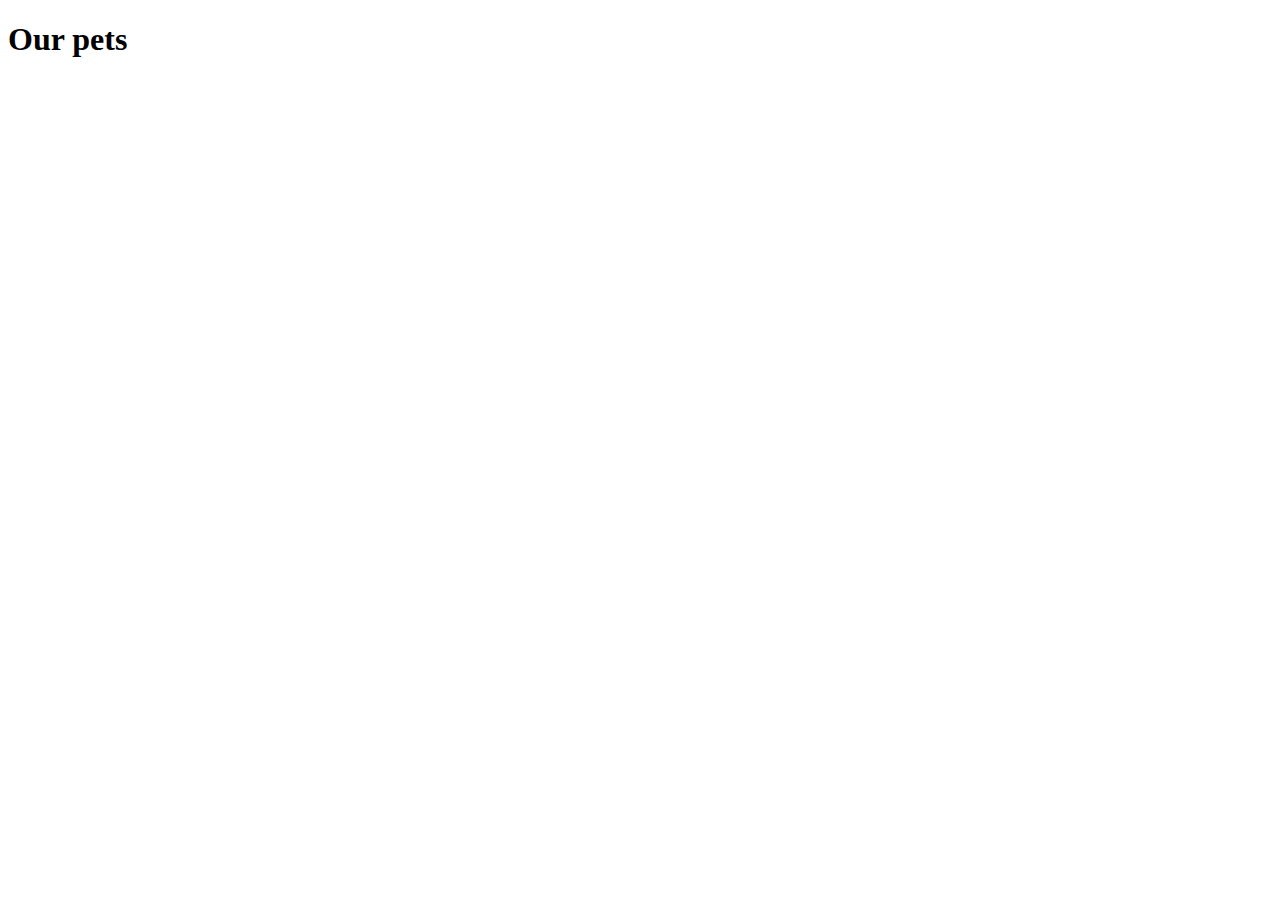
==== pets.html @ af6320f8 "feat: add header and start-screen" ====
<!DOCTYPE html>
<html lang="en">
  <head>
    <meta charset="UTF-8" />
    <meta http-equiv="X-UA-Compatible" content="IE=edge" />
    <meta name="viewport" content="width=device-width, initial-scale=1.0" />
    <title>Our pets</title>
  </head>
  <body>
    <h1>Our pets</h1>
  </body>
</html>
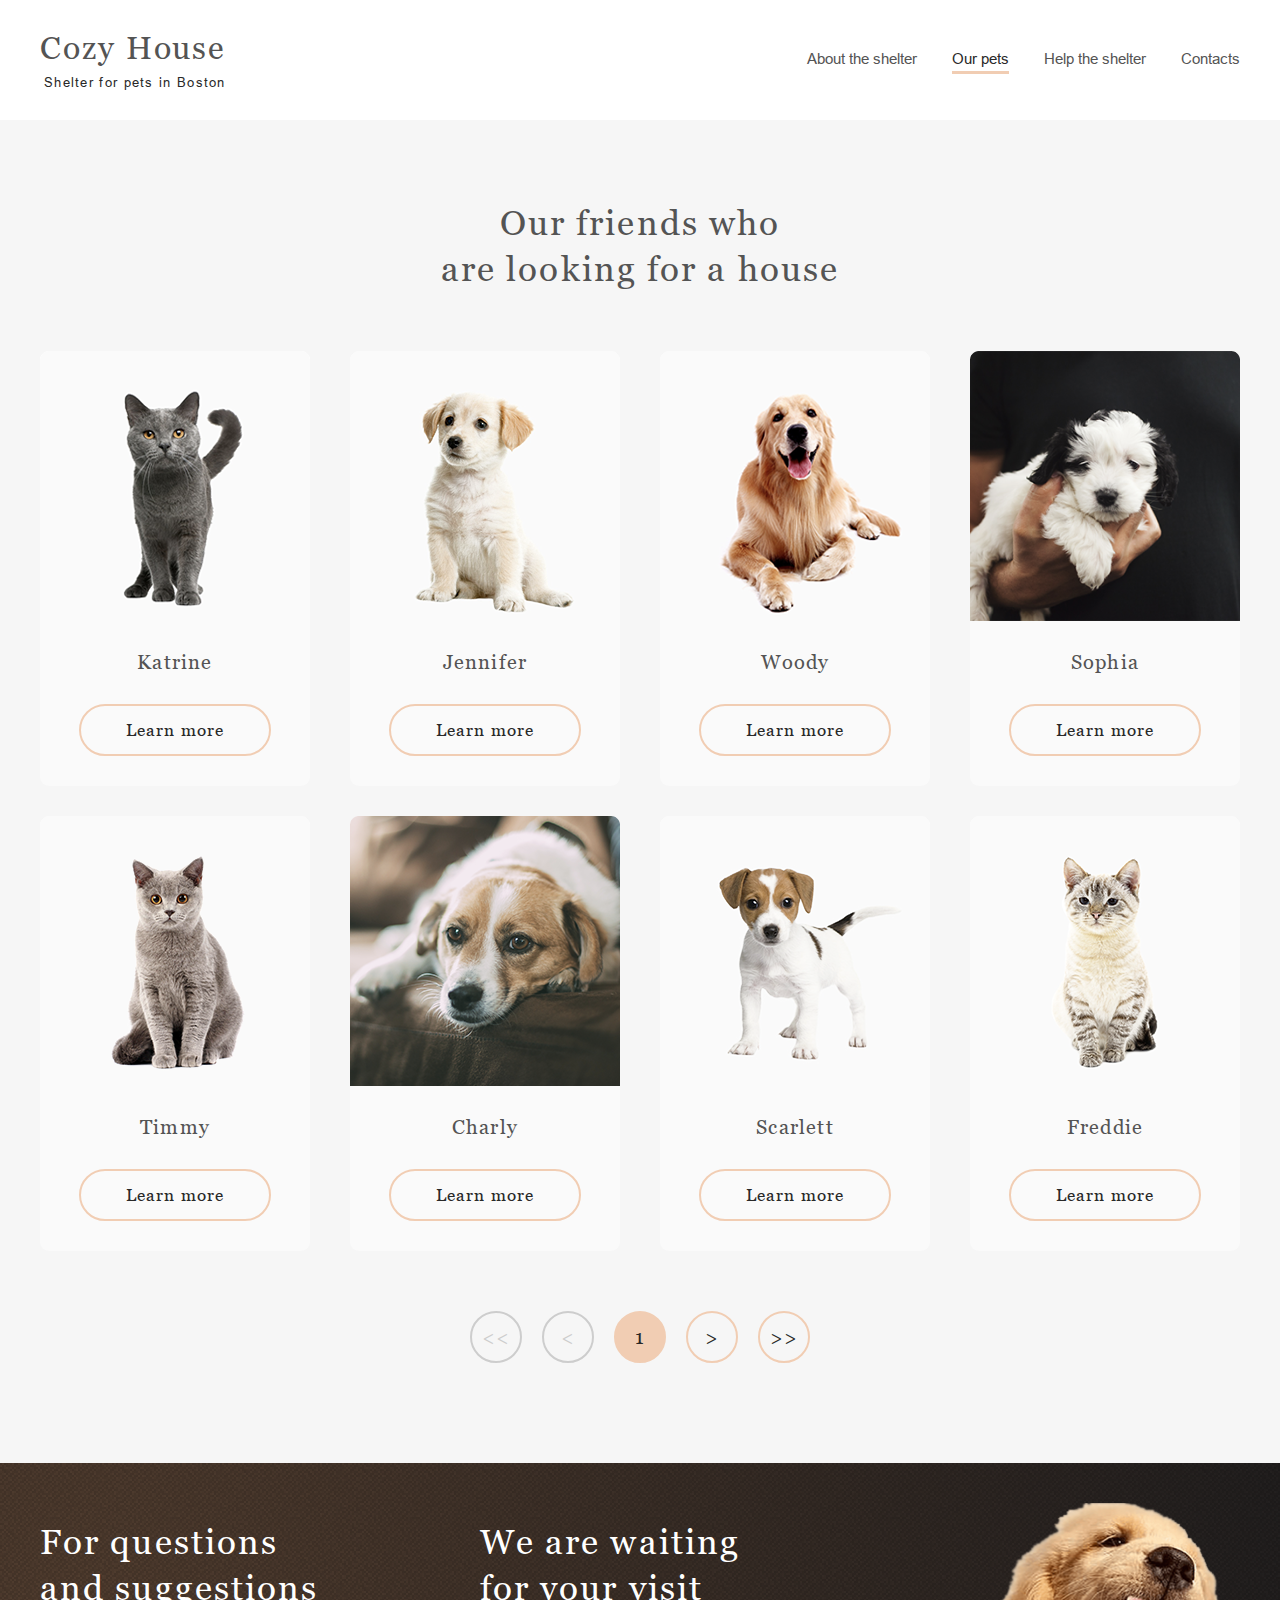
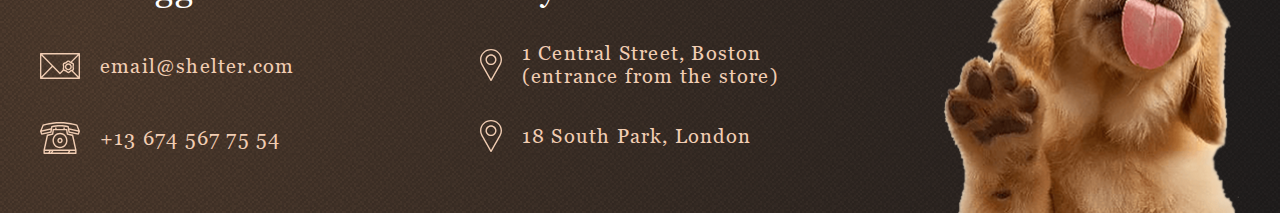
==== commit 3aa3d58c: "fead: add 'our pets' page" ====
--- a/pets.html
+++ b/pets.html
@@ -5,8 +5,179 @@
     <meta http-equiv="X-UA-Compatible" content="IE=edge" />
     <meta name="viewport" content="width=device-width, initial-scale=1.0" />
     <title>Our pets</title>
+
+    <link rel="stylesheet" href="./css/normalize.css" />
+    <link rel="stylesheet" href="./css/styles.css" />
   </head>
   <body>
-    <h1>Our pets</h1>
+    <header class="header header-pets">
+      <div class="container">
+        <a class="header__logo" href="./pets.html">
+          <h1 class="header__logo-title">Cozy House</h1>
+          <p class="header__logo-subtitle">Shelter for pets in Boston</p>
+        </a>
+
+        <nav class="header__navbar">
+          <ul class="header__navbar-list">
+            <li class="header__navbar-item">
+              <a class="nav-link" href="./">About the shelter</a>
+            </li>
+            <li class="header__navbar-item active">
+              <a class="nav-link" href="./pets.html" target="blank">Our pets</a>
+            </li>
+            <li class="header__navbar-item">
+              <a class="sitenav-link" href="./#help">Help the shelter</a>
+            </li>
+            <li class="header__navbar-item">
+              <a class="sitenav-link" href="#contacts">Contacts</a>
+            </li>
+          </ul>
+        </nav>
+      </div>
+    </header>
+
+    <main>
+      <section class="pets">
+        <div class="container">
+          <h3 class="pets__heading">
+            Our friends who <br />
+            are looking for a house
+          </h3>
+  
+          <div class="pets__cards">
+            <div class="card">
+              <div class="card-img">
+                <img src="./img/pets-katrine.png" alt="cat image" />
+              </div>
+              <p class="card-title">Katrine</p>
+              <button class="btn-outline card-btn">Learn more</button>
+            </div>
+            <div class="card">
+              <div class="card-img">
+                <img src="./img/pets-jennifer.png" alt="puppy image" />
+              </div>
+              <p class="card-title">Jennifer</p>
+              <button class="btn-outline card-btn">Learn more</button>
+            </div>
+            <div class="card">
+              <div class="card-img">
+                <img src="./img/pets-woody.png" alt="dog image" />
+              </div>
+              <p class="card-title">Woody</p>
+              <button class="btn-outline card-btn">Learn more</button>
+            </div>
+            <div class="card">
+              <div class="card-img">
+                <img src="./img/pets-sophia.png" alt="puppy image" />
+              </div>
+              <p class="card-title">Sophia</p>
+              <button class="btn-outline card-btn">Learn more</button>
+            </div>
+            <div class="card">
+              <div class="card-img">
+                <img src="./img/pets-timmy.png" alt="cat image" />
+              </div>
+              <p class="card-title">Timmy</p>
+              <button class="btn-outline card-btn">Learn more</button>
+            </div>
+            <div class="card">
+              <div class="card-img">
+                <img src="./img/pets-charly.png" alt="dog image" />
+              </div>
+              <p class="card-title">Charly</p>
+              <button class="btn-outline card-btn">Learn more</button>
+            </div>
+            <div class="card">
+              <div class="card-img">
+                <img src="./img/pets-scarlett.png" alt="puppy image" />
+              </div>
+              <p class="card-title">Scarlett</p>
+              <button class="btn-outline card-btn">Learn more</button>
+            </div>
+            <div class="card">
+              <div class="card-img">
+                <img src="./img/pets-freddie.png" alt="cat image" />
+              </div>
+              <p class="card-title">Freddie</p>
+              <button class="btn-outline card-btn">Learn more</button>
+            </div>
+          </div>
+  
+          <div class="pets__navigation">
+            <button class="btn-round" disabled><<</button>
+            <button class="btn-round" disabled><</button>
+            <button class="btn-round active">1</button>
+            <button class="btn-round">></button>
+            <button class="btn-round">>></button>
+          </div>
+        </div>
+      </section>
+    </section>
+    </main> 
+
+    <footer class="footer">
+      <div class="container">
+        <div class="footer__contacts">
+          <h3 class="footer__contacts-title">
+            For questions <br />
+            and suggestions
+          </h3>
+          <a href="mailto:email@shelter.com" class="footer__contacts-contact">
+            <img
+              src="./icons/icon-email.svg"
+              alt="email icon"
+              class="footer__contacts-icon"
+            />
+            <h4 class="footer__contacts-text">email@shelter.com</h4>
+          </a>
+          <a href="tel:+136745677554" class="footer__contacts-contact">
+            <img
+              src="./icons/icon-phone.svg"
+              alt="telephone icon"
+              class="footer__contacts-icon"
+            />
+            <h4 class="footer__contacts-text">+13 674 567 75 54</h4>
+          </a>
+        </div>
+
+        <div id="contacts" class="footer__locations">
+          <h3 class="footer__locations-title">
+            We are waiting <br />
+            for your visit
+          </h3>
+          <a
+            href="https://www.google.com/maps/@41.3158161,69.2758219,15z"
+            target="blank"
+            class="footer__locations-location"
+          >
+            <img
+              src="./icons/icon-marker.svg"
+              alt="marker icon"
+              class="footer__locations-icon"
+            />
+            <h4 class="footer__locations-text">
+              1 Central Street, Boston <br />
+              (entrance from the store)
+            </h4>
+          </a>
+          <a
+            href="https://www.google.com/maps/@41.3158161,69.2758219,15z"
+            target="blank"
+            class="footer__locations-location"
+          >
+            <img
+              src="./icons/icon-marker.svg"
+              alt="marker icon"
+              class="footer__locations-icon"
+            />
+            <h4 class="footer__locations-text">18 South Park, London</h4>
+          </a>
+        </div>
+
+        <div class="footer__puppy">
+          <img src="./img/footer-puppy.png" alt="puppy image" />
+        </div>
+      </div>
+    </footer>
   </body>
 </html>
--- a/css/styles.css
+++ b/css/styles.css
@@ -0,0 +1,644 @@
+@font-face {
+  font-family: "Arial";
+  src: url("../fonts/arial.ttf");
+  font-weight: normal;
+  font-style: normal;
+}
+
+@font-face {
+  font-family: "Georgia";
+  src: url("../fonts/georgia.ttf");
+  font-weight: normal;
+  font-style: normal;
+}
+
+html {
+  box-sizing: border-box;
+  height: 100%;
+  scroll-behavior: smooth;
+}
+
+*,
+*::before,
+*::after {
+  box-sizing: inherit;
+}
+
+body {
+  display: flex;
+  flex-direction: column;
+  height: 100%;
+  padding: 0;
+  margin: 0;
+  font-family: "Georgia", "Arial", sans-serif;
+  font-size: 16px;
+  background-color: #fff;
+}
+
+img {
+  width: 100%;
+  height: auto;
+}
+
+.container {
+  width: 100%;
+  max-width: 1200px;
+  margin-left: auto;
+  margin-right: auto;
+}
+
+h1,
+h2,
+h3,
+h4,
+h5,
+p {
+  color: #c4c4c4;
+  padding: 0;
+  margin: 0;
+  font-weight: 400;
+  letter-spacing: 0.06em;
+}
+
+h2 {
+  font-size: 44px;
+  line-height: 1.3;
+  letter-spacing: inherit;
+}
+
+h3 {
+  font-size: 35px;
+  line-height: 1.3;
+}
+
+h4 {
+  font-size: 20px;
+  line-height: 1.15;
+}
+
+h5 {
+  font-size: 15px;
+  line-height: 1.1;
+}
+
+p {
+  font-family: Arial, sans-serif;
+  font-size: 15px;
+  line-height: 1.6;
+  letter-spacing: inherit;
+}
+
+a {
+  color: inherit;
+  text-decoration: none;
+}
+
+.card {
+  width: 270px;
+  background-color: #fafafa;
+  border-radius: 9px;
+  padding-bottom: 30px;
+  transition: 0.3s;
+  cursor: pointer;
+}
+
+.card:hover {
+  background: #fff;
+  box-shadow: 0px 2px 35px 14px rgba(13, 13, 13, 0.04);
+}
+
+.card:hover .card-btn {
+  background-color: #fddcc4;
+  border-color: #fddcc4;
+}
+
+.card-img {
+  width: 270px;
+  height: 270px;
+}
+
+.card-title {
+  margin-top: 30px;
+  font-family: "Georgia", "Arial", sans-serif;
+  font-size: 20px;
+  line-height: 23px;
+  letter-spacing: 0.06em;
+  color: #545454;
+}
+
+.card-btn {
+  margin-top: 30px;
+}
+
+.btn {
+  padding: 0 45px;
+  height: 52px;
+  background-color: #f1cdb3;
+  color: #292929;
+  border-radius: 100px;
+  cursor: pointer;
+  border: none;
+  font-size: 17px;
+  letter-spacing: 0.06em;
+  line-height: 1.3;
+  transition: 0.3s;
+}
+
+.btn:hover {
+  background-color: #fddcc4;
+}
+
+.btn-outline {
+  padding: 0 45px;
+  height: 52px;
+  background-color: inherit;
+  color: #292929;
+  border-radius: 100px;
+  cursor: pointer;
+  border: 2px solid #f1cdb3;
+  font-size: 17px;
+  letter-spacing: 0.06em;
+  line-height: 1.3;
+  transition: 0.3s;
+}
+
+.btn-outline:hover {
+  background-color: #fddcc4;
+  border-color: #fddcc4;
+}
+
+.btn-round {
+  width: 52px;
+  height: 52px;
+  display: flex;
+  align-items: center;
+  justify-content: center;
+  background-color: inherit;
+  border-radius: 50%;
+  font-size: 20px;
+  line-height: 1.15;
+  letter-spacing: 0.06em;
+  cursor: pointer;
+  border: 2px solid #f1cdb3;
+  transition: 0.3s;
+  color: #292929;
+}
+
+.btn-round:hover {
+  background-color: #fddcc4;
+  border-color: #fddcc4;
+}
+
+.btn-round.active {
+  background-color: #f1cdb3 !important;
+  border-color: #f1cdb3 !important;
+}
+
+.btn-round:disabled {
+  pointer-events: none;
+  color: #cdcdcd;
+  border-color: #cdcdcd;
+}
+
+.header {
+  width: 100%;
+  position: absolute;
+  top: 60px;
+  left: 0;
+}
+
+.header.header-pets {
+  position: static;
+  background-color: #fff;
+  padding: 30px 0;
+}
+
+.header .container {
+  display: flex;
+  justify-content: space-between;
+  align-items: center;
+}
+
+.header__logo-title {
+  font-size: 32px;
+  font-weight: 400;
+  color: #f1cdb3;
+  line-height: 1.1;
+  letter-spacing: 0.06em;
+}
+
+.header-pets .header__logo-title {
+  color: #545454;
+}
+
+.header__logo-subtitle {
+  font-size: 13px;
+  margin-top: 10px;
+  color: #fff;
+  letter-spacing: 0.1em;
+  padding-left: 4px;
+  line-height: 15px;
+}
+
+.header-pets .header__logo-subtitle {
+  color: #292929;
+}
+
+.header__navbar-list {
+  display: flex;
+  margin: 0;
+  padding: 0;
+  list-style-type: none;
+}
+
+.header__navbar-item {
+  font-family: Arial, sans-serif;
+  margin-left: 35px;
+}
+
+.header__navbar-item a {
+  display: inline-block;
+  color: #cdcdcd;
+  font-size: 15px;
+  line-height: 1.6;
+  transition: 0.3s;
+}
+
+.header-pets .header__navbar-item a {
+  color: #545454;
+}
+
+.header__navbar-item:hover a {
+  color: #fafafa;
+}
+
+.header-pets .header__navbar-item:hover a {
+  color: #292929;
+}
+
+.header__navbar-item.active {
+  border-bottom: 3px solid #f1cdb3;
+}
+
+.header__navbar-item.active a {
+  color: #fafafa;
+}
+
+.header-pets .header__navbar-item.active a {
+  color: #292929;
+}
+
+.start-screen {
+  height: 908px;
+  overflow: hidden;
+  padding-top: 180px;
+  background: url(../img/noise_transparent.png),
+    radial-gradient(110.67% 538.64% at 5.73% 50%, #513d2f 0%, #1a1a1c 100%)
+      #211f20;
+}
+
+.start-screen .container {
+  display: flex;
+  justify-content: space-between;
+}
+
+.start-screen__content {
+  width: 460px;
+  margin-top: 163px;
+}
+
+.start-screen__heading {
+  color: #fff;
+}
+
+.start-screen__subheading {
+  margin-top: 42px;
+}
+
+.start-screen__btn {
+  margin-top: 42px;
+  display: inline-block;
+  line-height: 52px;
+}
+
+.about {
+  padding-top: 80px;
+  padding-bottom: 100px;
+}
+
+.about .container {
+  display: flex;
+  align-items: center;
+}
+
+.about__img {
+  flex: 1;
+}
+
+.about__img img {
+  width: 300px;
+  margin-left: 175px;
+}
+
+.about__content {
+  flex: 1;
+  margin-left: -10px;
+}
+
+.about__content-heading {
+  color: #545454;
+}
+
+.about__content-subheading {
+  width: 430px;
+  margin-top: 25px;
+  color: #4c4c4c;
+}
+
+.pets {
+  padding-top: 80px;
+  padding-bottom: 100px;
+  background-color: #f6f6f6;
+  text-align: center;
+}
+
+.pets__heading {
+  color: #545454;
+}
+
+.pets__slider {
+  margin-top: 60px;
+  display: flex;
+  justify-content: space-between;
+  align-items: center;
+}
+
+.pets__slider > .card.mx {
+  margin: 0 40px;
+}
+
+.pets__btn {
+  display: inline-block;
+  margin: 60px auto 0;
+  line-height: 52px;
+}
+
+.pets__cards {
+  margin-top: 60px;
+  display: flex;
+  flex-wrap: wrap;
+  column-gap: 40px;
+}
+
+.pets__cards > .card {
+  margin-bottom: 30px;
+}
+
+.pets__navigation {
+  margin-top: 30px;
+  display: flex;
+  justify-content: center;
+  column-gap: 20px;
+}
+
+.help {
+  padding-top: 80px;
+  padding-bottom: 45px;
+  text-align: center;
+}
+
+.help__heading {
+  color: #545454;
+}
+
+.help__list {
+  margin-top: 60px;
+  margin-bottom: 0;
+  padding-left: 0;
+  list-style-type: none;
+  display: flex;
+  flex-wrap: wrap;
+  column-gap: 120px;
+  justify-content: center;
+}
+
+.help__list-item {
+  margin-bottom: 55px;
+}
+
+.help__list-item .item-icon {
+  display: block;
+  margin: auto;
+  width: 60px;
+  height: 60px;
+}
+
+.help__list-item .item-title {
+  margin-top: 30px;
+  color: #545454;
+}
+
+.donation {
+  padding-top: 80px;
+  padding-bottom: 100px;
+  background-color: #f6f6f6;
+}
+
+.donation__container {
+  width: 915px;
+  margin: auto;
+  display: flex;
+  justify-content: space-between;
+  align-items: center;
+}
+
+.donation__dog {
+  width: 505px;
+}
+
+.donation__content {
+  width: 380px;
+}
+
+.donation__content-heading {
+  color: #545454;
+}
+
+.donation__content-subheading {
+  color: #545454;
+  margin-top: 20px;
+}
+
+.donation__content-btn {
+  width: max-content;
+  display: flex;
+  height: auto;
+  align-items: center;
+  padding: 10px 15px;
+  border-radius: 9px;
+  margin-top: 20px;
+}
+
+.donation__content-btn .credit-card-image {
+  width: 30px;
+  height: 23px;
+  margin-right: 15px;
+}
+
+.donation__content-btn .credit-card-number {
+  font-size: 20px;
+  letter-spacing: 0.06em;
+  color: #545454;
+}
+
+.doncation__content-info {
+  font-style: italic;
+  font-size: 12px;
+  line-height: 1.5em;
+  margin-top: 20px;
+  color: #b2b2b2;
+}
+
+.footer {
+  background: url(../img/noise_transparent.png),
+    radial-gradient(110.67% 538.64% at 5.73% 50%, #513d2f 0%, #1a1a1c 100%),
+    #211f20;
+  padding-top: 40px;
+}
+
+.footer .container {
+  display: flex;
+  justify-content: space-between;
+}
+
+.footer__contacts-title,
+.footer__locations-title {
+  margin-top: 16px;
+  color: #fff;
+}
+
+.footer__contacts-contact,
+.footer__locations-location {
+  margin-top: 40px;
+  display: flex;
+  align-items: center;
+}
+
+.footer__locations-location {
+  margin-top: 32px;
+}
+
+.footer__contacts-icon,
+.footer__locations-icon {
+  width: 40px;
+  height: 32px;
+  margin-right: 20px;
+}
+
+.footer__locations-icon {
+  width: 22px;
+}
+
+.footer__contacts-text,
+.footer__locations-text {
+  color: #f1cdb3;
+}
+
+.footer__puppy {
+  display: flex;
+}
+
+.modal {
+  position: fixed;
+  top: 0;
+  left: 0;
+  width: 100%;
+  height: 100%;
+  z-index: 0;
+  display: flex;
+  justify-content: center;
+  align-items: center;
+  transition: 0.2s;
+}
+
+.modal.hide {
+  opacity: 0;
+  visibility: hidden;
+}
+
+.modal__backdrop {
+  width: 100%;
+  height: 100%;
+  position: absolute;
+  top: 0;
+  left: 0;
+  background: rgba(41, 41, 41, 0.6);
+  z-index: 1;
+}
+
+.modal__window {
+  width: 900px;
+  height: max-content;
+  position: relative;
+  z-index: 2;
+  display: flex;
+  justify-content: space-between;
+  background-color: #fafafa;
+  border-radius: 9px;
+  transition: 0.3s;
+}
+
+.modal__window:hover {
+  box-shadow: 0px 2px 35px 14px rgba(13, 13, 13, 0.04);
+}
+
+.modal__close {
+  position: absolute;
+  bottom: 100%;
+  left: 100%;
+  z-index: 3;
+  background-color: transparent;
+}
+
+.modal__image {
+  flex-basis: 500px;
+  height: 500px;
+  flex-grow: 0;
+  flex-shrink: 0;
+  border-bottom-left-radius: 9px;
+  overflow: hidden;
+}
+
+.modal__content {
+  padding-top: 50px;
+  padding-left: 29px;
+  padding-right: 20px;
+  color: #000;
+}
+
+.modal__heading {
+  color: #000;
+}
+
+.modal__subheading {
+  margin-top: 10px;
+  color: #000;
+}
+
+.modal__text {
+  margin-top: 40px;
+  color: #000;
+}
+
+.modal__list {
+  margin-top: 40px;
+  padding-left: 16px;
+}
+
+.modal__list-item:not(:first-child) {
+  margin-top: 10px;
+}
+
+.modal__list-item::marker {
+  color: #f1cdb3;
+}
